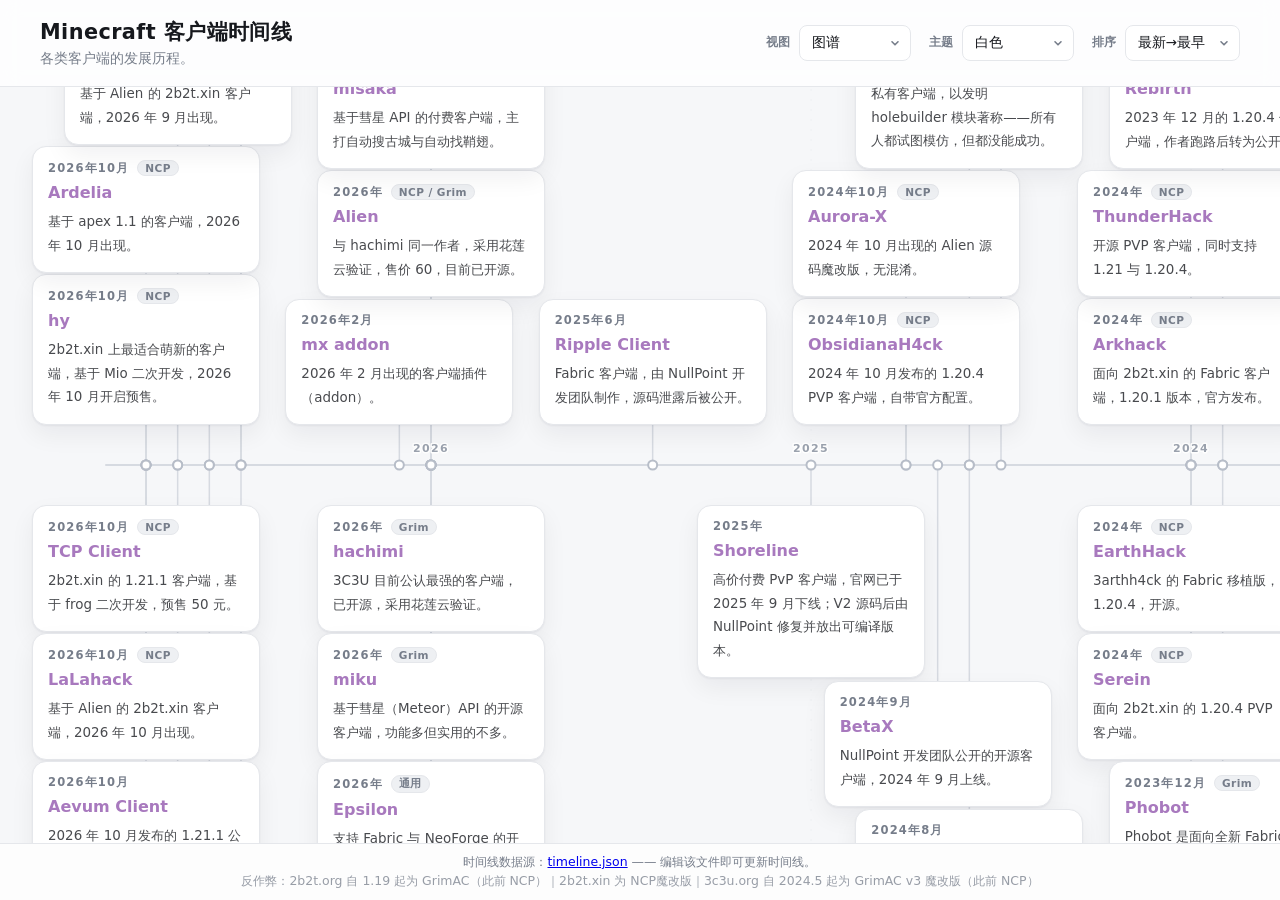
==== timeline/index.html @ 111b8ea8 "Move timeline site into /timeline, restore blog homepage" ====
<!DOCTYPE html>
<html lang="zh-CN">
<head>
  <meta charset="UTF-8">
  <!-- 防止移动端浏览器自动缩放 -->
  <meta name="viewport" content="width=device-width, initial-scale=1.0">
  <title>Minecraft 客户端时间线</title>
  <link rel="stylesheet" href="styles.css?v=20261024f">
</head>
<body data-theme="minimal">

  <header class="site-header">
    <div>
      <h1 class="site-title">Minecraft 客户端时间线</h1>
      <p class="site-subtitle">各类客户端的发展历程。</p>
    </div>

    <div class="controls">
      <div class="control-group">
        <label class="control-label">视图</label>
        <select id="view-mode">
          <option value="graph">图谱</option>
          <option value="horizontal">横向</option>
          <option value="vertical">纵向</option>
        </select>
      </div>

      <div class="control-group">
        <label class="control-label">主题</label>
        <select id="theme-select">
          <option value="minimal">白色</option>
          <option value="midnight">深色</option>
          <option value="cyberpunk">赛博朋克</option>
          <option value="retro">复古绿</option>
        </select>
      </div>

      <div class="control-group">
        <label class="control-label">排序</label>
        <select id="sort-order">
          <option value="desc">最新→最早</option>
          <option value="asc">最早→最新</option>
        </select>
      </div>
    </div>
  </header>

  <main>
    <!-- 时间线容器：卡片与引导线由 JS 注入，视图类名也由 JS 按屏幕尺寸设置 -->
    <div id="timeline" class="timeline"></div>
  </main>

  <div id="zoom-badge" class="zoom-badge" aria-hidden="true"></div>

  <footer class="site-footer">
    <p>时间线数据源：<a href="https://github.com/AlsoLate/AlsoLate.github.io/blob/main/timeline/timeline.json">timeline.json</a> —— 编辑该文件即可更新时间线。</p>
    <p class="footer-note">反作弊：2b2t.org 自 1.19 起为 GrimAC（此前 NCP）｜2b2t.xin 为 NCP魔改版｜3c3u.org 自 2024.5 起为 GrimAC v3 魔改版（此前 NCP）</p>
  </footer>

  <script src="ui.js?v=20261024f"></script>
  <script src="script.js?v=20261024f"></script>
</body>
</html>
---- timeline/styles.css ----
/* styles.css —— 时间线主题与布局 */

:root {
  --font-body: 'Inter', ui-sans-serif, system-ui, 'Microsoft YaHei', 'PingFang SC', 'Noto Sans SC', sans-serif;
  --card-radius: 14px;
}

/* ==================== 主题 ==================== */

/* 极简（默认，浅色） */
body,
body[data-theme="minimal"] {
  --bg-grad: #f6f7f9;
  --bg-solid: #ffffff;
  --text-main: #16181d;
  --text-muted: #767d8a;
  --card-bg: #ffffff;
  --card-border: #e5e7eb;
  --accent: #16181d;
  --accent-glow: rgba(16, 24, 40, 0.10);
  --guide-line: #d6dae1;
  --guide-grid: #eef0f3;
  --guide-node: #b7bdc8;
  --guide-label: #9ba2ae;
  --header-bg: rgba(255, 255, 255, 0.78);
  --shadow: 0 1px 2px rgba(16, 24, 40, 0.05), 0 10px 24px rgba(16, 24, 40, 0.06);
  --shadow-hover: 0 6px 16px rgba(16, 24, 40, 0.10), 0 18px 44px rgba(16, 24, 40, 0.09);
  --font-body: 'Inter', ui-sans-serif, system-ui, 'Microsoft YaHei', 'PingFang SC', 'Noto Sans SC', sans-serif;
  color-scheme: light;
}

/* 午夜蓝（原深蓝玻璃主题） */
body[data-theme="midnight"] {
  --bg-grad: radial-gradient(1200px 600px at 20% -10%, #17253b 0%, transparent 60%), linear-gradient(180deg, #0f1724 0%, #071026 100%);
  --bg-solid: #0b1320;
  --text-main: #e6eef8;
  --text-muted: #93a5c0;
  --card-bg: rgba(13, 22, 36, 0.88);
  --card-border: rgba(255, 255, 255, 0.09);
  --accent: #4f9cff;
  --accent-glow: rgba(79, 156, 255, 0.28);
  --guide-line: rgba(255, 255, 255, 0.17);
  --guide-grid: rgba(255, 255, 255, 0.05);
  --guide-node: #4f9cff;
  --guide-label: #6d7f9b;
  --header-bg: rgba(7, 16, 38, 0.6);
  --shadow: 0 8px 32px rgba(0, 0, 0, 0.5);
  --shadow-hover: 0 14px 44px rgba(0, 0, 0, 0.6);
  --font-body: 'Inter', ui-sans-serif, system-ui, 'Microsoft YaHei', 'PingFang SC', 'Noto Sans SC', sans-serif;
  color-scheme: dark;
}

/* 赛博朋克 */
body[data-theme="cyberpunk"] {
  --bg-grad: repeating-linear-gradient(0deg,
      transparent 0,
      transparent 2px,
      rgba(255, 0, 255, 0.045) 2px,
      rgba(255, 0, 255, 0.045) 4px),
    linear-gradient(to bottom, #050011, #120024);
  --bg-solid: #0a0a12;
  --text-main: #00f3ff;
  --text-muted: #ff7bff;
  --card-bg: rgba(8, 8, 16, 0.92);
  --card-border: rgba(0, 243, 255, 0.5);
  --accent: #ff00ff;
  --accent-glow: rgba(0, 243, 255, 0.35);
  --guide-line: rgba(0, 243, 255, 0.45);
  --guide-grid: rgba(255, 0, 255, 0.14);
  --guide-node: #ff00ff;
  --guide-label: #00f3ff;
  --header-bg: rgba(5, 0, 17, 0.7);
  --card-radius: 2px;
  --shadow: 0 0 16px rgba(0, 243, 255, 0.22);
  --shadow-hover: 0 0 28px rgba(255, 0, 255, 0.45);
  --font-body: 'Courier New', 'Microsoft YaHei', 'PingFang SC', monospace;
  color-scheme: dark;
}

/* 复古 */
body[data-theme="retro"] {
  --bg-grad: #000000;
  --bg-solid: #001100;
  --text-main: #33ff33;
  --text-muted: #22aa22;
  --card-bg: #001100;
  --card-border: #1c7a1c;
  --accent: #33ff33;
  --accent-glow: rgba(51, 255, 51, 0.2);
  --guide-line: #22aa22;
  --guide-grid: rgba(51, 255, 51, 0.12);
  --guide-node: #33ff33;
  --guide-label: #22aa22;
  --header-bg: #000000;
  --card-radius: 0px;
  --shadow: none;
  --shadow-hover: none;
  /* 字体未加载时回退到等宽字体 */
  --font-body: 'Press Start 2P', 'Microsoft YaHei', 'PingFang SC', 'Courier New', monospace;
  color-scheme: dark;
}

/* ==================== 基础 ==================== */

* {
  box-sizing: border-box;
}

html,
body {
  height: 100%;
  margin: 0;
  padding: 0;
}

body {
  background: var(--bg-grad);
  color: var(--text-main);
  font-family: var(--font-body);
  display: flex;
  flex-direction: column;
  transition: background-color 0.3s ease, color 0.3s ease;
}

/* 页头 */
.site-header {
  padding: 18px 40px;
  border-bottom: 1px solid var(--card-border);
  background: var(--header-bg);
  backdrop-filter: blur(10px);
  display: flex;
  justify-content: space-between;
  align-items: center;
  flex-wrap: wrap;
  gap: 16px 28px;
  z-index: 100;
}

.site-title {
  font-size: 1.3rem;
  margin: 0;
  font-weight: 700;
  letter-spacing: 0.02em;
}

.site-subtitle {
  color: var(--text-muted);
  margin: 4px 0 0;
  font-size: 0.85rem;
}

.controls {
  display: flex;
  align-items: center;
  gap: 18px;
  flex-wrap: wrap;
}

.control-group {
  display: flex;
  align-items: center;
  gap: 8px;
}

.control-label {
  font-size: 0.75rem;
  color: var(--text-muted);
  font-weight: 600;
  letter-spacing: 0.04em;
}

/* 原生 select：JS 增强后会被隐藏，仅在禁用 JS 时作为降级控件显示 */
select {
  background: var(--card-bg);
  color: var(--text-main);
  border: 1px solid var(--card-border);
  padding: 7px 10px;
  border-radius: 8px;
  cursor: pointer;
  font-family: inherit;
  font-size: 0.85rem;
  transition: border-color 0.2s, box-shadow 0.2s;
}

select:hover,
select:focus-visible {
  border-color: var(--accent);
  box-shadow: 0 0 0 3px var(--accent-glow);
  outline: none;
}

/* ---------- 自定义下拉（与主题风格统一） ---------- */

.dd {
  position: relative;
  display: inline-block;
}

/* 隐藏原生控件，但保留其值与 change 事件语义 */
.dd-native {
  position: absolute;
  width: 1px;
  height: 1px;
  margin: -1px;
  padding: 0;
  border: 0;
  opacity: 0;
  overflow: hidden;
  pointer-events: none;
}

.dd-trigger {
  display: inline-flex;
  align-items: center;
  justify-content: space-between;
  gap: 14px;
  min-width: 112px;
  padding: 7px 10px 7px 12px;
  background: var(--card-bg);
  color: var(--text-main);
  border: 1px solid var(--card-border);
  border-radius: 8px;
  font-family: inherit;
  font-size: 0.85rem;
  line-height: 1.45;
  cursor: pointer;
  transition: border-color 0.18s, box-shadow 0.18s;
}

.dd-trigger:hover {
  border-color: var(--guide-node);
}

.dd[data-open="true"] .dd-trigger,
.dd-trigger:focus-visible {
  border-color: var(--accent);
  box-shadow: 0 0 0 3px var(--accent-glow);
  outline: none;
}

.dd-value {
  white-space: nowrap;
}

.dd-caret {
  width: 10px;
  height: 10px;
  flex: 0 0 auto;
  color: var(--text-muted);
  transition: transform 0.18s ease;
}

.dd[data-open="true"] .dd-caret {
  transform: rotate(180deg);
}

.dd-menu {
  position: absolute;
  top: calc(100% + 6px);
  left: 0;
  z-index: 200;
  min-width: 100%;
  margin: 0;
  padding: 4px;
  list-style: none;
  background: var(--card-bg);
  border: 1px solid var(--card-border);
  border-radius: 10px;
  box-shadow: var(--shadow-hover);
  display: none;
}

.dd[data-open="true"] .dd-menu {
  display: block;
}

.dd-option {
  display: flex;
  align-items: center;
  gap: 8px;
  padding: 7px 10px;
  border-radius: 6px;
  font-size: 0.85rem;
  color: var(--text-main);
  white-space: nowrap;
  cursor: pointer;
  transition: background-color 0.12s;
}

.dd-option::before {
  content: '✓';
  flex: 0 0 10px;
  font-size: 0.7rem;
  color: var(--accent);
  opacity: 0;
}

.dd-option[aria-selected="true"] {
  background: var(--guide-grid);
  font-weight: 600;
}

.dd-option[aria-selected="true"]::before {
  opacity: 1;
}

.dd-option:hover,
.dd-option.is-active {
  background: var(--accent-glow);
}

/* ==================== 时间线画布 ==================== */

main {
  flex: 1;
  min-height: 0;
  position: relative;
}

.timeline {
  position: absolute;
  inset: 0;
  overflow: auto;
  /* 不用滚动条，改为按住拖动平移 */
  scrollbar-width: none;
  -ms-overflow-style: none;
  cursor: grab;
  /* 允许单指平移，双指捏合交给脚本处理（否则会被浏览器页面缩放吃掉） */
  touch-action: pan-x pan-y;
}

/* 捏合缩放时的百分比提示 */
.zoom-badge {
  position: fixed;
  left: 50%;
  bottom: 28px;
  transform: translate(-50%, 8px);
  padding: 6px 14px;
  border-radius: 999px;
  background: var(--card-bg);
  border: 1px solid var(--card-border);
  box-shadow: var(--shadow);
  color: var(--text-main);
  font-size: 0.78rem;
  font-weight: 600;
  font-variant-numeric: tabular-nums;
  letter-spacing: 0.04em;
  opacity: 0;
  pointer-events: none;
  transition: opacity 0.2s ease, transform 0.2s ease;
  z-index: 300;
}

.zoom-badge.is-visible {
  opacity: 1;
  transform: translate(-50%, 0);
}

.timeline::-webkit-scrollbar {
  display: none;
}

.timeline.is-dragging {
  cursor: grabbing;
  user-select: none;
}

.track {
  position: relative;
}

/* ==================== 引导线（SVG） ==================== */

.guides {
  position: absolute;
  left: 0;
  top: 0;
  pointer-events: none;
  overflow: visible;
}

.guides .axis,
.guides .spine {
  stroke: var(--guide-line);
  stroke-width: 2;
  stroke-linecap: round;
  fill: none;
}

.guides .grid {
  stroke: var(--guide-grid);
  stroke-width: 1;
  stroke-dasharray: 2 8;
}

.guides .stem {
  stroke: var(--guide-line);
  stroke-width: 1.5;
  fill: none;
}

.guides .node {
  fill: var(--bg-solid);
  stroke: var(--guide-node);
  stroke-width: 2;
}

.guides .year-label {
  fill: var(--guide-label);
  font-family: var(--font-body);
  font-size: 11px;
  font-weight: 600;
  letter-spacing: 0.12em;
  /* 描边与背景同色，让标签压在引导线上时依然清晰 */
  paint-order: stroke;
  stroke: var(--bg-solid);
  stroke-width: 3px;
  stroke-linejoin: round;
}

/* ==================== 事件卡片 ==================== */

.event {
  position: absolute;
  background: var(--card-bg);
  border: 1px solid var(--card-border);
  border-radius: var(--card-radius);
  padding: 16px 18px 18px;
  box-shadow: var(--shadow);
  display: flex;
  flex-direction: column;
  gap: 6px;
  z-index: 1;
  text-decoration: none;
  color: inherit;
  cursor: pointer;
  transition: transform 0.22s ease, box-shadow 0.22s ease, border-color 0.22s ease;
}

.event:hover,
.event:focus-visible {
  transform: translateY(-3px);
  border-color: var(--accent);
  box-shadow: var(--shadow-hover);
  outline: none;
  z-index: 3;
}

.event-date {
  display: flex;
  align-items: center;
  flex-wrap: wrap;
  gap: 8px;
  font-size: 0.72rem;
  font-weight: 600;
  letter-spacing: 0.1em;
  color: var(--text-muted);
}

/* 反作弊标签 */
.event-tag {
  padding: 1px 7px;
  border-radius: 999px;
  border: 1px solid var(--card-border);
  background: var(--guide-grid);
  font-size: 0.66rem;
  font-weight: 600;
  letter-spacing: 0.04em;
  color: var(--text-muted);
  white-space: nowrap;
}

.event-title {
  font-size: 1rem;
  margin: 0;
  font-weight: 700;
  line-height: 1.4;
  color: var(--accent);
}

.event-desc {
  font-size: 0.84rem;
  line-height: 1.75;
  color: var(--text-main);
  opacity: 0.78;
  margin: 0;
}

/* 图谱视图信息密度高，卡片更紧凑，描述最多显示 4 行 */
.timeline.view-graph .event {
  padding: 13px 15px 15px;
}

.timeline.view-graph .event-desc {
  display: -webkit-box;
  -webkit-line-clamp: 4;
  -webkit-box-orient: vertical;
  overflow: hidden;
}

/* ==================== 提示信息 ==================== */

.message {
  margin: 80px auto;
  max-width: 620px;
  padding: 22px 26px;
  background: var(--card-bg);
  border: 1px solid var(--card-border);
  border-radius: var(--card-radius);
  box-shadow: var(--shadow);
  font-size: 0.88rem;
  line-height: 1.85;
}

.message code {
  background: var(--guide-grid);
  padding: 2px 6px;
  border-radius: 4px;
  font-size: 0.85em;
}

.message.error {
  border-color: #e5484d;
  color: #e5484d;
}

/* ==================== 页脚 ==================== */

.site-footer {
  text-align: center;
  padding: 10px;
  font-size: 0.78rem;
  color: var(--text-muted);
  border-top: 1px solid var(--card-border);
  background: var(--header-bg);
}

.site-footer p {
  margin: 0;
}

.site-footer .footer-note {
  margin-top: 2px;
  opacity: 0.75;
}

.site-footer code {
  font-size: 0.95em;
}

/* ==================== 响应式 ==================== */

@media (max-width: 768px) {
  .site-header {
    padding: 16px 20px;
    flex-direction: column;
    align-items: flex-start;
    text-align: left;
  }

  .controls {
    width: 100%;
    gap: 10px 12px;
  }

  /* 两列排布，避免控件把页面撑宽 */
  .control-group {
    flex: 1 1 45%;
    min-width: 0;
  }

  .control-label {
    flex: 0 0 auto;
  }

  .dd {
    width: 100%;
  }

  .dd-trigger {
    width: 100%;
    min-width: 0;
  }

  select {
    width: 100%;
    min-width: 0;
  }
}
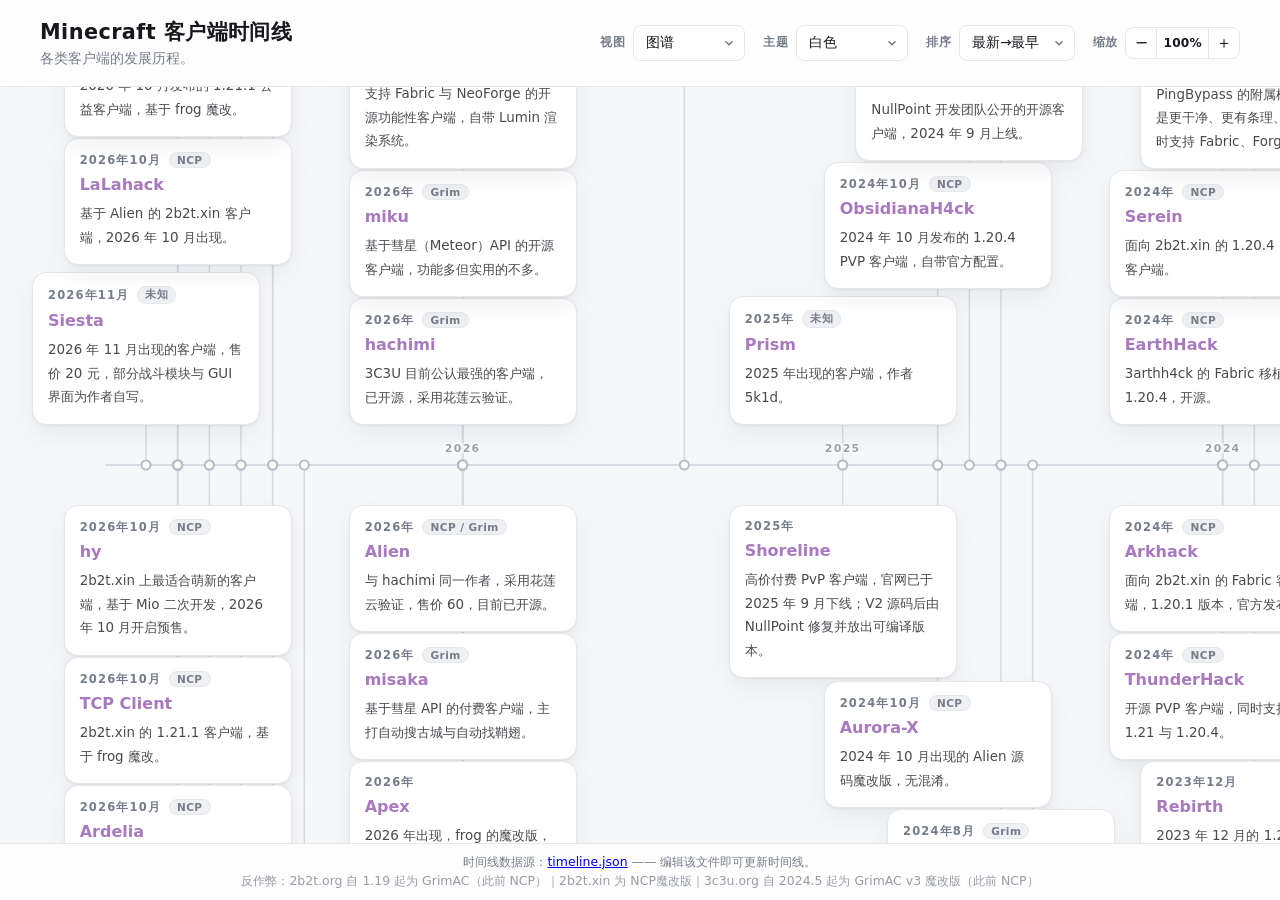
==== commit fa86182c: "timeline: update index.html (PC zoom support)" ====
--- a/timeline/index.html
+++ b/timeline/index.html
@@ -5,7 +5,7 @@
   <!-- 防止移动端浏览器自动缩放 -->
   <meta name="viewport" content="width=device-width, initial-scale=1.0">
   <title>Minecraft 客户端时间线</title>
-  <link rel="stylesheet" href="styles.css?v=20261024f">
+  <link rel="stylesheet" href="styles.css?v=20261102a">
 </head>
 <body data-theme="minimal">
 
@@ -42,6 +42,11 @@
           <option value="asc">最早→最新</option>
         </select>
       </div>
+
+      <div class="control-group">
+        <label class="control-label">缩放</label>
+        <div id="zoom-control"></div>
+      </div>
     </div>
   </header>
 
@@ -57,7 +62,7 @@
     <p class="footer-note">反作弊：2b2t.org 自 1.19 起为 GrimAC（此前 NCP）｜2b2t.xin 为 NCP魔改版｜3c3u.org 自 2024.5 起为 GrimAC v3 魔改版（此前 NCP）</p>
   </footer>
 
-  <script src="ui.js?v=20261024f"></script>
-  <script src="script.js?v=20261024f"></script>
+  <script src="ui.js?v=20261102a"></script>
+  <script src="script.js?v=20261102a"></script>
 </body>
 </html>
--- a/timeline/styles.css
+++ b/timeline/styles.css
@@ -498,6 +498,66 @@
   overflow: hidden;
 }
 
+/* ==================== 缩放控件 ==================== */
+
+.zoom-ctrl {
+  display: inline-flex;
+  align-items: center;
+  border: 1px solid var(--card-border);
+  border-radius: 8px;
+  background: var(--card-bg);
+  overflow: hidden;
+}
+
+.zoom-btn {
+  width: 30px;
+  height: 30px;
+  border: 0;
+  background: transparent;
+  color: var(--text-main);
+  font-family: inherit;
+  font-size: 1rem;
+  line-height: 1;
+  cursor: pointer;
+  transition: background-color 0.16s, color 0.16s;
+}
+
+.zoom-btn:hover:not(:disabled),
+.zoom-btn:focus-visible {
+  background: var(--accent-glow);
+  outline: none;
+}
+
+.zoom-btn:disabled {
+  opacity: 0.35;
+  cursor: default;
+}
+
+/* 中间的百分比，点一下回到 100% */
+.zoom-val {
+  min-width: 52px;
+  height: 30px;
+  padding: 0 6px;
+  border: 0;
+  border-left: 1px solid var(--card-border);
+  border-right: 1px solid var(--card-border);
+  background: transparent;
+  color: var(--text-main);
+  font-family: inherit;
+  font-size: 0.76rem;
+  font-weight: 600;
+  font-variant-numeric: tabular-nums;
+  letter-spacing: 0.02em;
+  cursor: pointer;
+  transition: background-color 0.16s;
+}
+
+.zoom-val:hover,
+.zoom-val:focus-visible {
+  background: var(--accent-glow);
+  outline: none;
+}
+
 /* ==================== 提示信息 ==================== */
 
 .message {
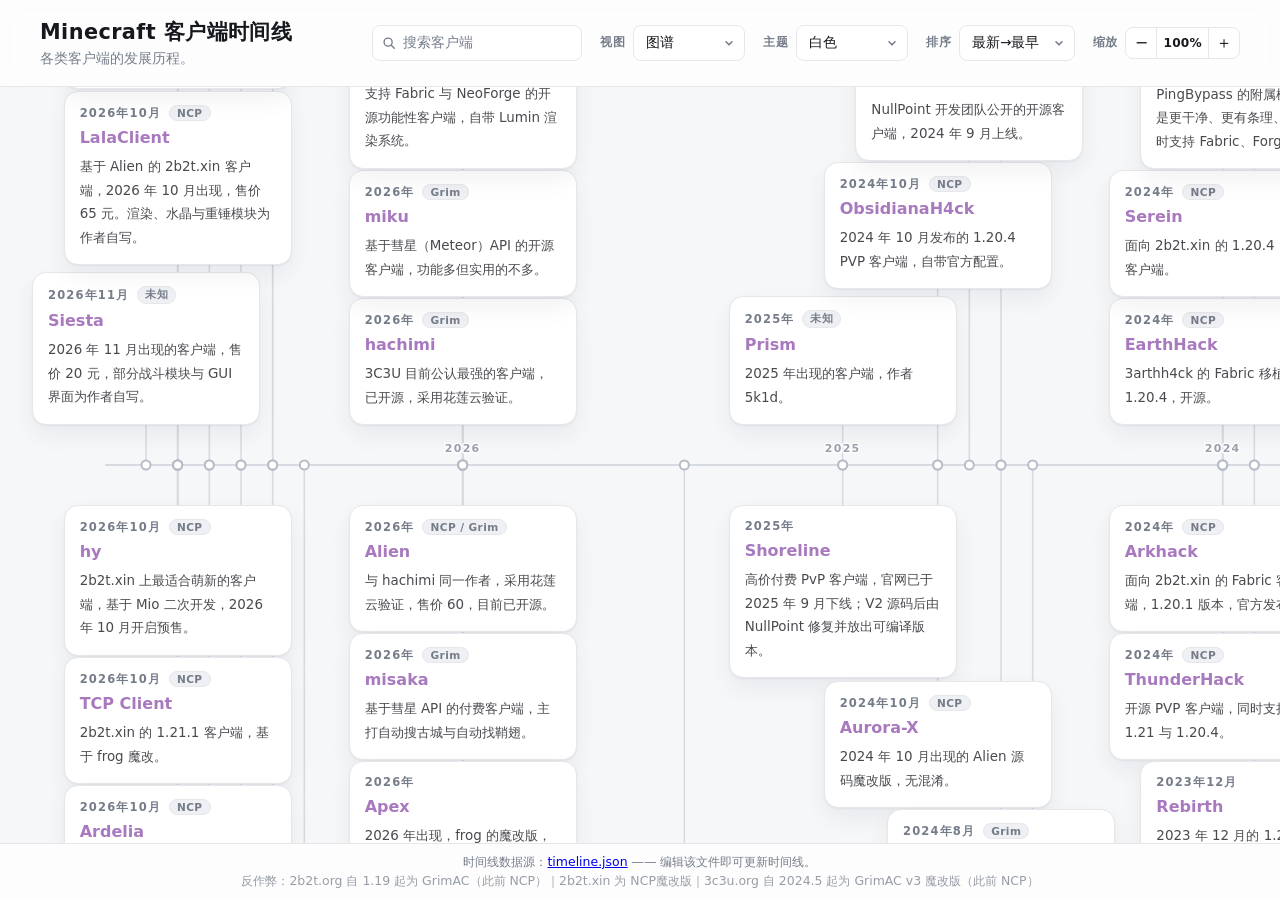
==== commit b4772297: "timeline: add search bar with smooth scroll to matching card" ====
--- a/timeline/index.html
+++ b/timeline/index.html
@@ -5,7 +5,7 @@
   <!-- 防止移动端浏览器自动缩放 -->
   <meta name="viewport" content="width=device-width, initial-scale=1.0">
   <title>Minecraft 客户端时间线</title>
-  <link rel="stylesheet" href="styles.css?v=20261102a">
+  <link rel="stylesheet" href="styles.css?v=20261104a">
 </head>
 <body data-theme="minimal">
 
@@ -16,6 +16,18 @@
     </div>
 
     <div class="controls">
+      <div class="search" id="search">
+        <svg class="search-icon" viewBox="0 0 16 16" aria-hidden="true">
+          <circle cx="7" cy="7" r="4.6" fill="none" stroke="currentColor" stroke-width="1.6" />
+          <path d="M10.6 10.6 L14 14" stroke="currentColor" stroke-width="1.6" stroke-linecap="round" />
+        </svg>
+        <input id="search-input" class="search-input" type="text" placeholder="搜索客户端"
+               autocomplete="off" spellcheck="false" aria-label="搜索客户端" role="combobox"
+               aria-expanded="false" aria-controls="search-results">
+        <button id="search-clear" class="search-clear" type="button" aria-label="清除搜索" hidden>×</button>
+        <ul id="search-results" class="search-results" role="listbox" hidden></ul>
+      </div>
+
       <div class="control-group">
         <label class="control-label">视图</label>
         <select id="view-mode">
@@ -62,7 +74,7 @@
     <p class="footer-note">反作弊：2b2t.org 自 1.19 起为 GrimAC（此前 NCP）｜2b2t.xin 为 NCP魔改版｜3c3u.org 自 2024.5 起为 GrimAC v3 魔改版（此前 NCP）</p>
   </footer>
 
-  <script src="ui.js?v=20261102a"></script>
-  <script src="script.js?v=20261102a"></script>
+  <script src="ui.js?v=20261104a"></script>
+  <script src="script.js?v=20261104a"></script>
 </body>
 </html>
--- a/timeline/styles.css
+++ b/timeline/styles.css
@@ -309,6 +309,162 @@
   background: var(--accent-glow);
 }
 
+/* ---------- 搜索框 ---------- */
+
+.search {
+  position: relative;
+  display: flex;
+  align-items: center;
+}
+
+.search-icon {
+  position: absolute;
+  left: 10px;
+  width: 14px;
+  height: 14px;
+  color: var(--text-muted);
+  pointer-events: none;
+}
+
+.search-input {
+  width: 210px;
+  padding: 7px 30px;
+  background: var(--card-bg);
+  color: var(--text-main);
+  border: 1px solid var(--card-border);
+  border-radius: 8px;
+  font-family: inherit;
+  font-size: 0.85rem;
+  line-height: 1.45;
+  transition: border-color 0.18s, box-shadow 0.18s;
+}
+
+.search-input::placeholder {
+  color: var(--text-muted);
+}
+
+.search-input:hover {
+  border-color: var(--guide-node);
+}
+
+.search-input:focus {
+  border-color: var(--accent);
+  box-shadow: 0 0 0 3px var(--accent-glow);
+  outline: none;
+}
+
+.search-clear {
+  position: absolute;
+  right: 6px;
+  display: flex;
+  align-items: center;
+  justify-content: center;
+  width: 18px;
+  height: 18px;
+  padding: 0;
+  border: 0;
+  border-radius: 50%;
+  background: transparent;
+  color: var(--text-muted);
+  font-family: inherit;
+  font-size: 0.95rem;
+  line-height: 1;
+  cursor: pointer;
+  transition: background-color 0.15s, color 0.15s;
+}
+
+.search-clear[hidden] {
+  display: none;
+}
+
+.search-clear:hover {
+  background: var(--accent-glow);
+  color: var(--text-main);
+}
+
+.search-results {
+  position: absolute;
+  top: calc(100% + 6px);
+  left: 0;
+  z-index: 300;
+  width: 300px;
+  max-height: min(340px, 60vh);
+  overflow-y: auto;
+  margin: 0;
+  padding: 4px;
+  list-style: none;
+  background: var(--card-bg);
+  border: 1px solid var(--card-border);
+  border-radius: 10px;
+  box-shadow: var(--shadow-hover);
+  /* 深色主题的 --card-bg 是半透明的，浮层里会透出底下的卡片，加毛玻璃挡一下 */
+  backdrop-filter: blur(12px);
+  -webkit-backdrop-filter: blur(12px);
+  scrollbar-width: thin;
+  scrollbar-color: var(--guide-line) transparent;
+}
+
+/* 结果多时用细滚动条，别让默认粗条破坏卡片观感 */
+.search-results::-webkit-scrollbar {
+  width: 6px;
+}
+
+.search-results::-webkit-scrollbar-track {
+  background: transparent;
+}
+
+.search-results::-webkit-scrollbar-thumb {
+  background: var(--guide-line);
+  border-radius: 3px;
+}
+
+.search-results[hidden] {
+  display: none;
+}
+
+.search-item {
+  display: flex;
+  flex-direction: column;
+  gap: 2px;
+  padding: 7px 10px;
+  border-radius: 6px;
+  cursor: pointer;
+  transition: background-color 0.12s;
+}
+
+.search-item:hover,
+.search-item.is-active {
+  background: var(--accent-glow);
+}
+
+.search-name {
+  font-size: 0.85rem;
+  font-weight: 600;
+  color: var(--text-main);
+}
+
+.search-name mark {
+  background: var(--accent-glow);
+  border-radius: 2px;
+  color: inherit;
+  font-weight: 700;
+}
+
+.search-meta {
+  overflow: hidden;
+  font-size: 0.72rem;
+  color: var(--text-muted);
+  white-space: nowrap;
+  text-overflow: ellipsis;
+}
+
+.search-empty {
+  padding: 10px;
+  font-size: 0.8rem;
+  color: var(--text-muted);
+  text-align: center;
+}
+
 /* ==================== 时间线画布 ==================== */
 
 main {
@@ -327,6 +483,12 @@
   cursor: grab;
   /* 允许单指平移，双指捏合交给脚本处理（否则会被浏览器页面缩放吃掉） */
   touch-action: pan-x pan-y;
+  /* 画布是拖拽平移区，不是阅读区：整体禁止选中，
+     否则双击空白处会触发浏览器原生选词，再拖动就会一路扩到卡片外，
+     最终变成整页选中。卡片本身是链接（单击即进入详情页），
+     需要复制正文时到详情页复制即可。 */
+  -webkit-user-select: none;
+  user-select: none;
 }
 
 /* 捏合缩放时的百分比提示 */
@@ -362,7 +524,6 @@
 
 .timeline.is-dragging {
   cursor: grabbing;
-  user-select: none;
 }
 
 .track {
@@ -446,6 +607,22 @@
   z-index: 3;
 }
 
+/* 搜索结果定位到的卡片：用光晕脉冲提示一下，不改 transform 以免和 hover 打架 */
+@keyframes found-flash {
+  0%, 100% {
+    box-shadow: 0 0 0 0 var(--accent-glow), var(--shadow);
+  }
+  40% {
+    box-shadow: 0 0 0 7px var(--accent-glow), var(--shadow-hover);
+  }
+}
+
+.event.is-found {
+  border-color: var(--accent);
+  animation: found-flash 0.9s ease-out 2;
+  z-index: 4;
+}
+
 .event-date {
   display: flex;
   align-items: center;
@@ -633,8 +810,25 @@
     flex: 0 0 auto;
   }
 
+  /* 搜索框独占一行，避免和下拉挤在一起 */
+  .search {
+    flex: 1 1 100%;
+    width: 100%;
+  }
+
+  .search-input {
+    width: 100%;
+  }
+
+  .search-results {
+    width: 100%;
+  }
+
+  /* 让下拉吃掉 label 之外的剩余空间，否则会顶出右边界 */
   .dd {
-    width: 100%;
+    flex: 1 1 auto;
+    width: auto;
+    min-width: 0;
   }
 
   .dd-trigger {
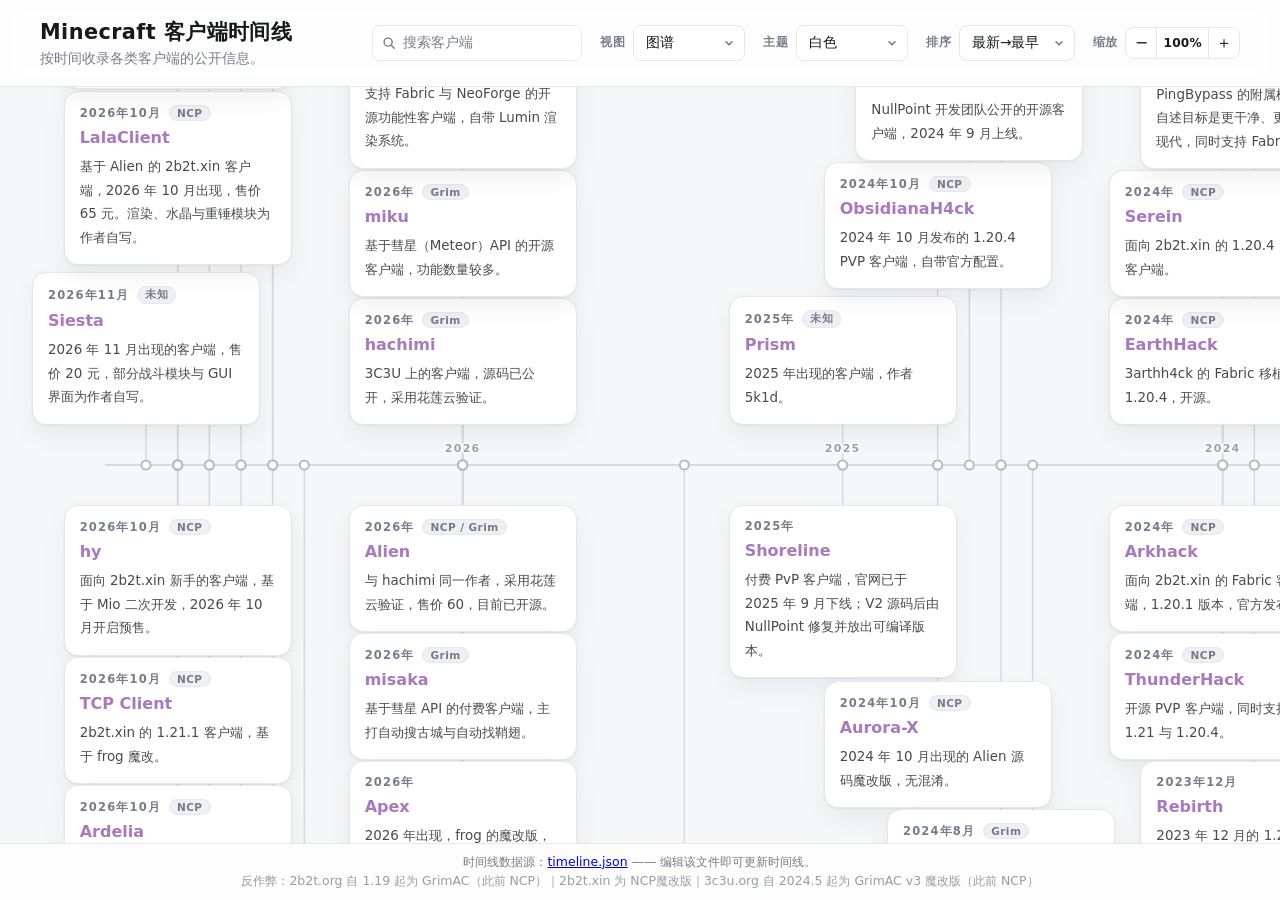
==== commit d5c2f00e: "timeline: rewrite descriptions to remove subjective wording" ====
--- a/timeline/index.html
+++ b/timeline/index.html
@@ -1,80 +1,80 @@
-<!DOCTYPE html>
-<html lang="zh-CN">
-<head>
-  <meta charset="UTF-8">
-  <!-- 防止移动端浏览器自动缩放 -->
-  <meta name="viewport" content="width=device-width, initial-scale=1.0">
-  <title>Minecraft 客户端时间线</title>
-  <link rel="stylesheet" href="styles.css?v=20261104a">
-</head>
-<body data-theme="minimal">
-
-  <header class="site-header">
-    <div>
-      <h1 class="site-title">Minecraft 客户端时间线</h1>
-      <p class="site-subtitle">各类客户端的发展历程。</p>
-    </div>
-
-    <div class="controls">
-      <div class="search" id="search">
-        <svg class="search-icon" viewBox="0 0 16 16" aria-hidden="true">
-          <circle cx="7" cy="7" r="4.6" fill="none" stroke="currentColor" stroke-width="1.6" />
-          <path d="M10.6 10.6 L14 14" stroke="currentColor" stroke-width="1.6" stroke-linecap="round" />
-        </svg>
-        <input id="search-input" class="search-input" type="text" placeholder="搜索客户端"
-               autocomplete="off" spellcheck="false" aria-label="搜索客户端" role="combobox"
-               aria-expanded="false" aria-controls="search-results">
-        <button id="search-clear" class="search-clear" type="button" aria-label="清除搜索" hidden>×</button>
-        <ul id="search-results" class="search-results" role="listbox" hidden></ul>
-      </div>
-
-      <div class="control-group">
-        <label class="control-label">视图</label>
-        <select id="view-mode">
-          <option value="graph">图谱</option>
-          <option value="horizontal">横向</option>
-          <option value="vertical">纵向</option>
-        </select>
-      </div>
-
-      <div class="control-group">
-        <label class="control-label">主题</label>
-        <select id="theme-select">
-          <option value="minimal">白色</option>
-          <option value="midnight">深色</option>
-          <option value="cyberpunk">赛博朋克</option>
-          <option value="retro">复古绿</option>
-        </select>
-      </div>
-
-      <div class="control-group">
-        <label class="control-label">排序</label>
-        <select id="sort-order">
-          <option value="desc">最新→最早</option>
-          <option value="asc">最早→最新</option>
-        </select>
-      </div>
-
-      <div class="control-group">
-        <label class="control-label">缩放</label>
-        <div id="zoom-control"></div>
-      </div>
-    </div>
-  </header>
-
-  <main>
-    <!-- 时间线容器：卡片与引导线由 JS 注入，视图类名也由 JS 按屏幕尺寸设置 -->
-    <div id="timeline" class="timeline"></div>
-  </main>
-
-  <div id="zoom-badge" class="zoom-badge" aria-hidden="true"></div>
-
-  <footer class="site-footer">
-    <p>时间线数据源：<a href="https://github.com/AlsoLate/AlsoLate.github.io/blob/main/timeline/timeline.json">timeline.json</a> —— 编辑该文件即可更新时间线。</p>
-    <p class="footer-note">反作弊：2b2t.org 自 1.19 起为 GrimAC（此前 NCP）｜2b2t.xin 为 NCP魔改版｜3c3u.org 自 2024.5 起为 GrimAC v3 魔改版（此前 NCP）</p>
-  </footer>
-
-  <script src="ui.js?v=20261104a"></script>
-  <script src="script.js?v=20261104a"></script>
-</body>
-</html>
+<!DOCTYPE html>
+<html lang="zh-CN">
+<head>
+  <meta charset="UTF-8">
+  <!-- 防止移动端浏览器自动缩放 -->
+  <meta name="viewport" content="width=device-width, initial-scale=1.0">
+  <title>Minecraft 客户端时间线</title>
+  <link rel="stylesheet" href="styles.css?v=20261104a">
+</head>
+<body data-theme="minimal">
+
+  <header class="site-header">
+    <div>
+      <h1 class="site-title">Minecraft 客户端时间线</h1>
+      <p class="site-subtitle">按时间收录各类客户端的公开信息。</p>
+    </div>
+
+    <div class="controls">
+      <div class="search" id="search">
+        <svg class="search-icon" viewBox="0 0 16 16" aria-hidden="true">
+          <circle cx="7" cy="7" r="4.6" fill="none" stroke="currentColor" stroke-width="1.6" />
+          <path d="M10.6 10.6 L14 14" stroke="currentColor" stroke-width="1.6" stroke-linecap="round" />
+        </svg>
+        <input id="search-input" class="search-input" type="text" placeholder="搜索客户端"
+               autocomplete="off" spellcheck="false" aria-label="搜索客户端" role="combobox"
+               aria-expanded="false" aria-controls="search-results">
+        <button id="search-clear" class="search-clear" type="button" aria-label="清除搜索" hidden>×</button>
+        <ul id="search-results" class="search-results" role="listbox" hidden></ul>
+      </div>
+
+      <div class="control-group">
+        <label class="control-label">视图</label>
+        <select id="view-mode">
+          <option value="graph">图谱</option>
+          <option value="horizontal">横向</option>
+          <option value="vertical">纵向</option>
+        </select>
+      </div>
+
+      <div class="control-group">
+        <label class="control-label">主题</label>
+        <select id="theme-select">
+          <option value="minimal">白色</option>
+          <option value="midnight">深色</option>
+          <option value="cyberpunk">赛博朋克</option>
+          <option value="retro">复古绿</option>
+        </select>
+      </div>
+
+      <div class="control-group">
+        <label class="control-label">排序</label>
+        <select id="sort-order">
+          <option value="desc">最新→最早</option>
+          <option value="asc">最早→最新</option>
+        </select>
+      </div>
+
+      <div class="control-group">
+        <label class="control-label">缩放</label>
+        <div id="zoom-control"></div>
+      </div>
+    </div>
+  </header>
+
+  <main>
+    <!-- 时间线容器：卡片与引导线由 JS 注入，视图类名也由 JS 按屏幕尺寸设置 -->
+    <div id="timeline" class="timeline"></div>
+  </main>
+
+  <div id="zoom-badge" class="zoom-badge" aria-hidden="true"></div>
+
+  <footer class="site-footer">
+    <p>时间线数据源：<a href="https://github.com/AlsoLate/AlsoLate.github.io/blob/main/timeline/timeline.json">timeline.json</a> —— 编辑该文件即可更新时间线。</p>
+    <p class="footer-note">反作弊：2b2t.org 自 1.19 起为 GrimAC（此前 NCP）｜2b2t.xin 为 NCP魔改版｜3c3u.org 自 2024.5 起为 GrimAC v3 魔改版（此前 NCP）</p>
+  </footer>
+
+  <script src="ui.js?v=20261104a"></script>
+  <script src="script.js?v=20261104a"></script>
+</body>
+</html>
